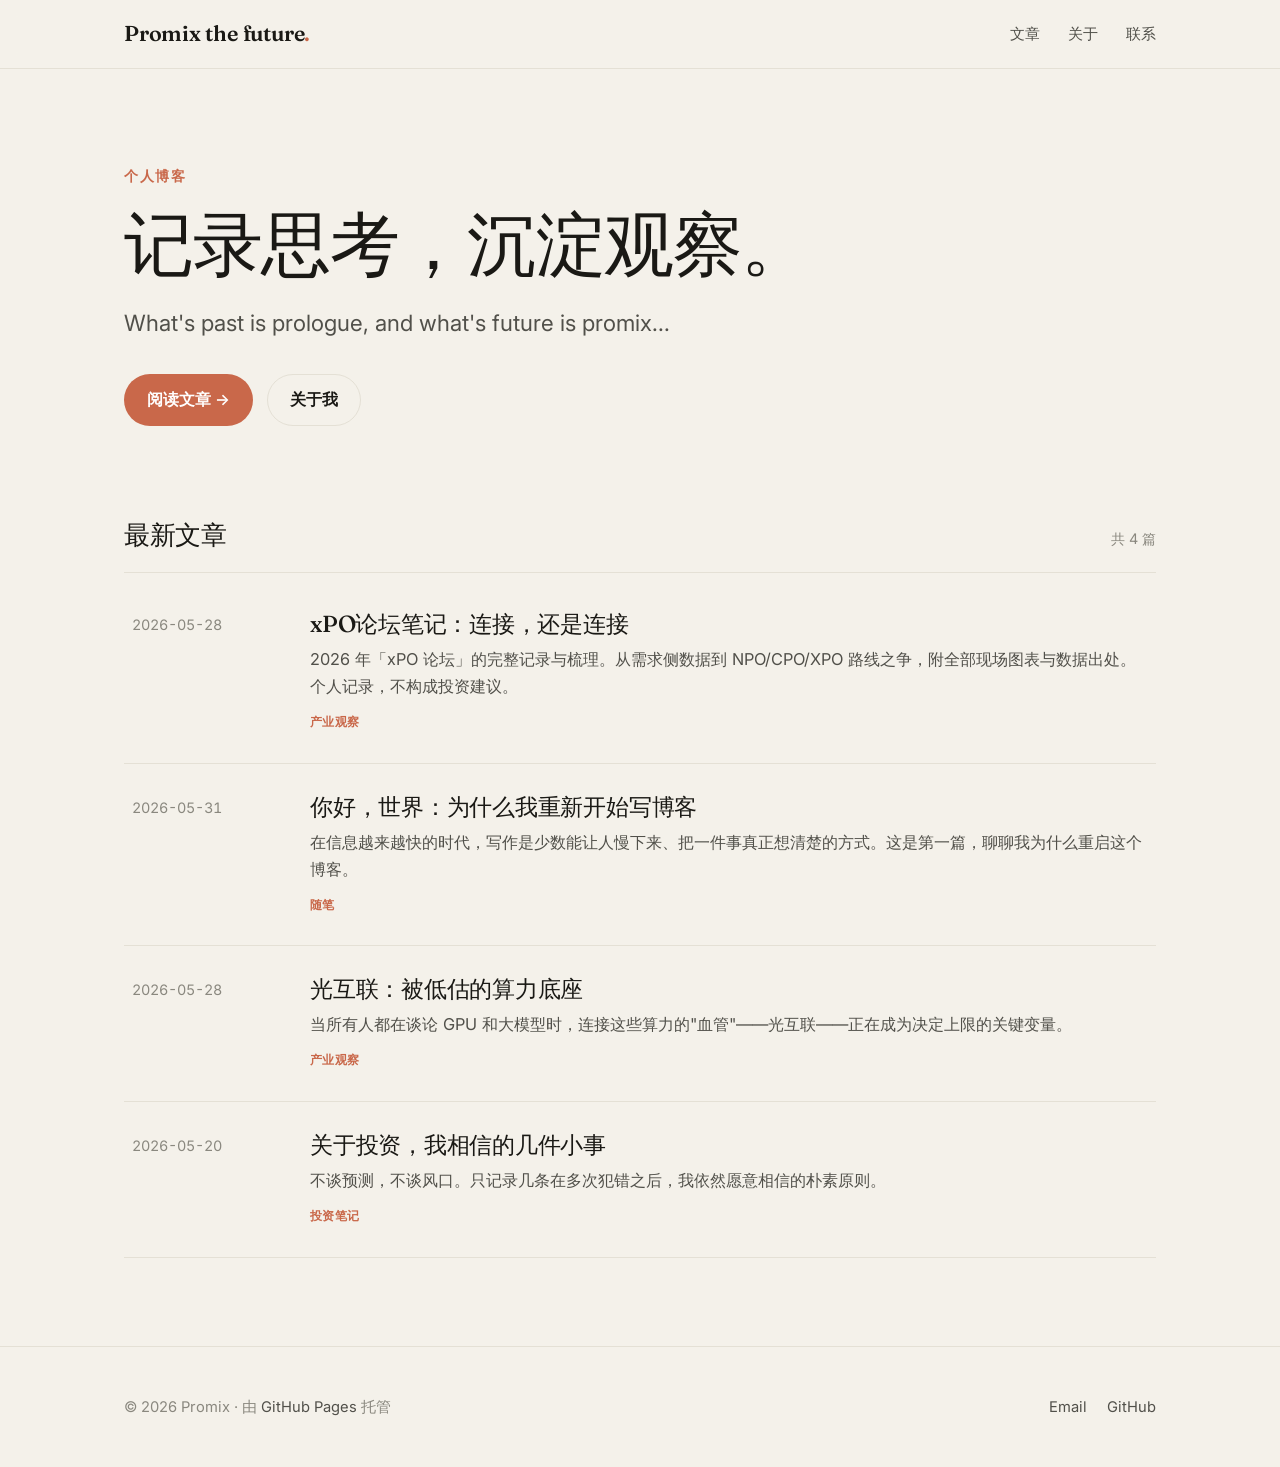
==== index.html @ a377d84e "Edit xPO post: rename title, trim intro/sources, rename sections Co-Authored-By: Claude Opus 4.8 <no" ====
<!DOCTYPE html>
<html lang="zh-CN">
<head>
  <meta charset="UTF-8">
  <meta name="viewport" content="width=device-width, initial-scale=1.0">
  <title>Promix — 思考与写作</title>
  <meta name="description" content="Promix 的个人博客：关于科技、投资与产业的观察与记录。">
  <link rel="preconnect" href="https://fonts.googleapis.com">
  <link rel="preconnect" href="https://fonts.gstatic.com" crossorigin>
  <link href="https://fonts.googleapis.com/css2?family=Fraunces:opsz,wght@9..144,400;9..144,500;9..144,600&family=Inter:wght@400;500;600&display=swap" rel="stylesheet">
  <link rel="stylesheet" href="assets/style.css">
  <link rel="icon" href="data:image/svg+xml,<svg xmlns='http://www.w3.org/2000/svg' viewBox='0 0 100 100'><text y='.9em' font-size='90'>✦</text></svg>">
</head>
<body>

  <header class="site-header">
    <div class="wrap nav">
      <a class="brand" href="index.html">Promix the future<span class="dot">.</span></a>
      <nav class="nav-links">
        <a href="index.html">文章</a>
        <a href="about.html">关于</a>
        <a href="mailto:hello@promix.cloud">联系</a>
      </nav>
    </div>
  </header>

  <main>
    <!-- HERO -->
    <section class="hero">
      <div class="wrap">
        <p class="eyebrow">个人博客</p>
        <h1>记录思考，沉淀观察。</h1>
        <p>What's past is prologue, and what's future is promix...</p>
        <div class="actions">
          <a class="btn btn-primary" href="#posts">阅读文章 →</a>
          <a class="btn btn-ghost" href="about.html">关于我</a>
        </div>
      </div>
    </section>

    <!-- POSTS -->
    <section class="section" id="posts">
      <div class="wrap">
        <div class="section-head">
          <h2>最新文章</h2>
          <span class="count">共 4 篇</span>
        </div>

        <ul class="post-list">
          <li class="post-item">
            <a href="posts/optical-interconnect-forum-2026.html">
              <span class="date">2026-05-28</span>
              <div>
                <h3>xPO论坛笔记：连接，还是连接</h3>
                <p class="excerpt">2026 年「xPO 论坛」的完整记录与梳理。从需求侧数据到 NPO/CPO/XPO 路线之争，附全部现场图表与数据出处。个人记录，不构成投资建议。</p>
                <span class="tag">产业观察</span>
              </div>
            </a>
          </li>

          <li class="post-item">
            <a href="posts/hello-world.html">
              <span class="date">2026-05-31</span>
              <div>
                <h3>你好，世界：为什么我重新开始写博客</h3>
                <p class="excerpt">在信息越来越快的时代，写作是少数能让人慢下来、把一件事真正想清楚的方式。这是第一篇，聊聊我为什么重启这个博客。</p>
                <span class="tag">随笔</span>
              </div>
            </a>
          </li>

          <li class="post-item">
            <a href="posts/optical-interconnect.html">
              <span class="date">2026-05-28</span>
              <div>
                <h3>光互联：被低估的算力底座</h3>
                <p class="excerpt">当所有人都在谈论 GPU 和大模型时，连接这些算力的"血管"——光互联——正在成为决定上限的关键变量。</p>
                <span class="tag">产业观察</span>
              </div>
            </a>
          </li>

          <li class="post-item">
            <a href="posts/on-investing.html">
              <span class="date">2026-05-20</span>
              <div>
                <h3>关于投资，我相信的几件小事</h3>
                <p class="excerpt">不谈预测，不谈风口。只记录几条在多次犯错之后，我依然愿意相信的朴素原则。</p>
                <span class="tag">投资笔记</span>
              </div>
            </a>
          </li>
        </ul>
      </div>
    </section>
  </main>

  <footer class="site-footer">
    <div class="wrap footer-inner">
      <span>© 2026 Promix · 由 <a href="https://pages.github.com" target="_blank" rel="noopener">GitHub Pages</a> 托管</span>
      <div class="social">
        <a href="mailto:hello@promix.cloud">Email</a>
        <a href="https://github.com/promix-llp" target="_blank" rel="noopener">GitHub</a>
      </div>
    </div>
  </footer>

</body>
</html>
---- assets/style.css ----
/* =========================================================
   Promix — personal blog
   Aesthetic inspired by warm, editorial, minimal layouts:
   cream background, serif display type, generous whitespace,
   a single clay/coral accent.
   ========================================================= */

:root {
  --bg:        #F4F1EA;   /* warm cream */
  --bg-card:   #FBFAF6;   /* slightly lighter card */
  --ink:       #1A1915;   /* near-black warm */
  --ink-soft:  #51504A;   /* secondary text */
  --ink-faint: #8A887F;   /* meta text */
  --line:      #E4E0D5;   /* hairlines */
  --accent:    #C9684A;   /* clay / coral */
  --accent-dk: #A8492F;
  --max:       1080px;
  --measure:   46rem;     /* reading width */
  --radius:    14px;
  --serif: "Fraunces", Georgia, "Times New Roman", serif;
  --sans:  "Inter", -apple-system, BlinkMacSystemFont, "Segoe UI", Helvetica, Arial, sans-serif;
}

* { box-sizing: border-box; }

html { -webkit-text-size-adjust: 100%; scroll-behavior: smooth; }

body {
  margin: 0;
  background: var(--bg);
  color: var(--ink);
  font-family: var(--sans);
  font-size: 18px;
  line-height: 1.65;
  -webkit-font-smoothing: antialiased;
  text-rendering: optimizeLegibility;
}

img { max-width: 100%; height: auto; display: block; }

a { color: var(--accent); text-decoration: none; }
a:hover { color: var(--accent-dk); text-decoration: underline; text-underline-offset: 3px; }

/* ---------- layout ---------- */
.wrap { width: 100%; max-width: var(--max); margin: 0 auto; padding: 0 24px; }

/* ---------- header / nav ---------- */
.site-header {
  position: sticky; top: 0; z-index: 50;
  background: color-mix(in srgb, var(--bg) 85%, transparent);
  backdrop-filter: saturate(120%) blur(8px);
  border-bottom: 1px solid var(--line);
}
.nav {
  display: flex; align-items: center; justify-content: space-between;
  height: 68px;
}
.brand {
  font-family: var(--serif);
  font-weight: 600;
  font-size: 1.35rem;
  letter-spacing: -0.01em;
  color: var(--ink);
}
.brand:hover { text-decoration: none; color: var(--ink); }
.brand .dot { color: var(--accent); }
.nav-links { display: flex; gap: 28px; align-items: center; }
.nav-links a {
  color: var(--ink-soft);
  font-size: 0.95rem;
  font-weight: 500;
}
.nav-links a:hover { color: var(--ink); text-decoration: none; }

/* ---------- hero ---------- */
.hero { padding: 96px 0 64px; }
.hero .eyebrow {
  font-size: 0.85rem; letter-spacing: 0.12em; text-transform: uppercase;
  color: var(--accent); font-weight: 600; margin: 0 0 20px;
}
.hero h1 {
  font-family: var(--serif);
  font-weight: 500;
  font-size: clamp(2.6rem, 6vw, 4.4rem);
  line-height: 1.05;
  letter-spacing: -0.02em;
  margin: 0 0 24px;
  max-width: 18ch;
}
.hero p {
  font-size: clamp(1.1rem, 2.2vw, 1.4rem);
  color: var(--ink-soft);
  max-width: 40ch;
  margin: 0 0 32px;
}
.hero .actions { display: flex; gap: 14px; flex-wrap: wrap; }

/* ---------- buttons ---------- */
.btn {
  display: inline-flex; align-items: center; gap: 8px;
  padding: 12px 22px; border-radius: 999px;
  font-size: 0.98rem; font-weight: 600;
  border: 1px solid transparent; cursor: pointer;
  transition: transform .15s ease, background .15s ease, border-color .15s ease;
}
.btn:hover { text-decoration: none; transform: translateY(-1px); }
.btn-primary { background: var(--accent); color: #fff; }
.btn-primary:hover { background: var(--accent-dk); color: #fff; }
.btn-ghost { background: transparent; color: var(--ink); border-color: var(--line); }
.btn-ghost:hover { border-color: var(--ink-faint); color: var(--ink); }

/* ---------- section heading ---------- */
.section { padding: 24px 0 88px; }
.section-head {
  display: flex; align-items: baseline; justify-content: space-between;
  border-bottom: 1px solid var(--line);
  padding-bottom: 16px; margin-bottom: 8px;
}
.section-head h2 {
  font-family: var(--serif); font-weight: 500;
  font-size: 1.6rem; letter-spacing: -0.01em; margin: 0;
}
.section-head .count { color: var(--ink-faint); font-size: 0.9rem; }

/* ---------- post list ---------- */
.post-list { list-style: none; margin: 0; padding: 0; }
.post-item { border-bottom: 1px solid var(--line); }
.post-item a {
  display: grid;
  grid-template-columns: 150px 1fr;
  gap: 28px;
  padding: 28px 8px;
  color: inherit;
  align-items: start;
  border-radius: 10px;
  transition: background .15s ease, padding .15s ease;
}
.post-item a:hover { text-decoration: none; background: var(--bg-card); }
.post-item .date {
  color: var(--ink-faint); font-size: 0.9rem; padding-top: 4px;
  font-variant-numeric: tabular-nums;
}
.post-item h3 {
  font-family: var(--serif); font-weight: 500;
  font-size: 1.45rem; line-height: 1.25; margin: 0 0 8px;
  letter-spacing: -0.01em;
}
.post-item .excerpt { color: var(--ink-soft); margin: 0; font-size: 1.02rem; }
.post-item .tag {
  display: inline-block; margin-top: 12px;
  font-size: 0.78rem; color: var(--accent); font-weight: 600;
  letter-spacing: 0.04em; text-transform: uppercase;
}

/* ---------- article ---------- */
.article { padding: 64px 0 40px; }
.article-header { max-width: var(--measure); margin: 0 auto 40px; }
.article-header .kicker {
  color: var(--accent); font-weight: 600; font-size: 0.85rem;
  letter-spacing: 0.1em; text-transform: uppercase; margin: 0 0 16px;
}
.article-header h1 {
  font-family: var(--serif); font-weight: 500;
  font-size: clamp(2.1rem, 5vw, 3.2rem); line-height: 1.1;
  letter-spacing: -0.02em; margin: 0 0 20px;
}
.article-meta { color: var(--ink-faint); font-size: 0.95rem; }
.article-meta a { color: var(--ink-soft); }

.prose { max-width: var(--measure); margin: 0 auto; }
.prose > * + * { margin-top: 1.4em; }
.prose p { color: var(--ink); }
.prose h2 {
  font-family: var(--serif); font-weight: 500;
  font-size: 1.7rem; letter-spacing: -0.01em;
  margin-top: 2.2em; line-height: 1.2;
}
.prose h3 {
  font-family: var(--serif); font-weight: 600;
  font-size: 1.3rem; margin-top: 1.8em;
}
.prose blockquote {
  margin: 1.8em 0; padding: 4px 0 4px 24px;
  border-left: 3px solid var(--accent);
  color: var(--ink-soft); font-style: italic;
  font-family: var(--serif); font-size: 1.2rem;
}
.prose ul, .prose ol { padding-left: 1.3em; }
.prose li + li { margin-top: 0.5em; }
.prose code {
  background: #ECE8DD; padding: 2px 6px; border-radius: 6px;
  font-size: 0.9em; font-family: ui-monospace, SFMono-Regular, Menlo, monospace;
}
.prose pre {
  background: #2A2823; color: #F4F1EA; padding: 20px 22px;
  border-radius: var(--radius); overflow-x: auto; font-size: 0.9rem;
  line-height: 1.55;
}
.prose pre code { background: transparent; padding: 0; color: inherit; }
.prose img { border-radius: var(--radius); }
.prose figure { margin: 2.2em 0; }
.prose figure img { width: 100%; border: 1px solid var(--line); border-radius: var(--radius); }
.prose figcaption {
  margin-top: 10px; font-size: 0.88rem; color: var(--ink-faint);
  text-align: center; line-height: 1.5;
}

/* tables */
.prose .table-wrap { overflow-x: auto; margin: 1.8em 0; -webkit-overflow-scrolling: touch; }
.prose table {
  border-collapse: collapse; width: 100%; font-size: 0.92rem;
  background: var(--bg-card); border-radius: 10px; overflow: hidden;
}
.prose th, .prose td {
  border: 1px solid var(--line); padding: 10px 14px;
  text-align: left; vertical-align: top; line-height: 1.5;
}
.prose thead th { background: #ECE8DD; font-weight: 600; color: var(--ink); white-space: nowrap; }
.prose tbody tr:nth-child(even) { background: rgba(0,0,0,0.012); }

/* callout / source note */
.prose .source {
  font-size: 0.85rem; color: var(--ink-faint); margin: 0.4em 0 0;
}
.prose .callout {
  background: #F7EFE9; border: 1px solid #EBD9CE;
  border-left: 3px solid var(--accent);
  border-radius: 10px; padding: 16px 20px; margin: 1.8em 0;
  font-size: 0.96rem;
}
.prose .callout strong { color: var(--accent-dk); }

/* rating star */
.prose .rating { color: var(--accent); font-size: 1.1rem; letter-spacing: 2px; }

/* lead paragraph */
.prose .lead { font-size: 1.15rem; color: var(--ink-soft); }
.prose hr { border: none; border-top: 1px solid var(--line); margin: 2.6em 0; }

.article-footer {
  max-width: var(--measure); margin: 56px auto 0;
  padding-top: 28px; border-top: 1px solid var(--line);
  display: flex; justify-content: space-between; align-items: center;
  flex-wrap: wrap; gap: 16px;
}

/* ---------- about / generic content ---------- */
.page { padding: 64px 0 40px; }
.page .prose h1 {
  font-family: var(--serif); font-weight: 500;
  font-size: clamp(2rem, 5vw, 3rem); letter-spacing: -0.02em;
  margin: 0 0 24px; line-height: 1.1;
}

/* ---------- footer ---------- */
.site-footer {
  border-top: 1px solid var(--line);
  padding: 48px 0;
  color: var(--ink-faint); font-size: 0.92rem;
}
.footer-inner { display: flex; justify-content: space-between; flex-wrap: wrap; gap: 20px; }
.footer-inner a { color: var(--ink-soft); }
.social { display: flex; gap: 20px; }

/* ---------- responsive ---------- */
@media (max-width: 680px) {
  body { font-size: 17px; }
  .hero { padding: 64px 0 40px; }
  .nav-links { gap: 18px; }
  .post-item a { grid-template-columns: 1fr; gap: 6px; padding: 22px 8px; }
  .post-item .date { padding-top: 0; order: -1; }
}

/* respect reduced motion */
@media (prefers-reduced-motion: reduce) {
  * { scroll-behavior: auto !important; transition: none !important; }
}
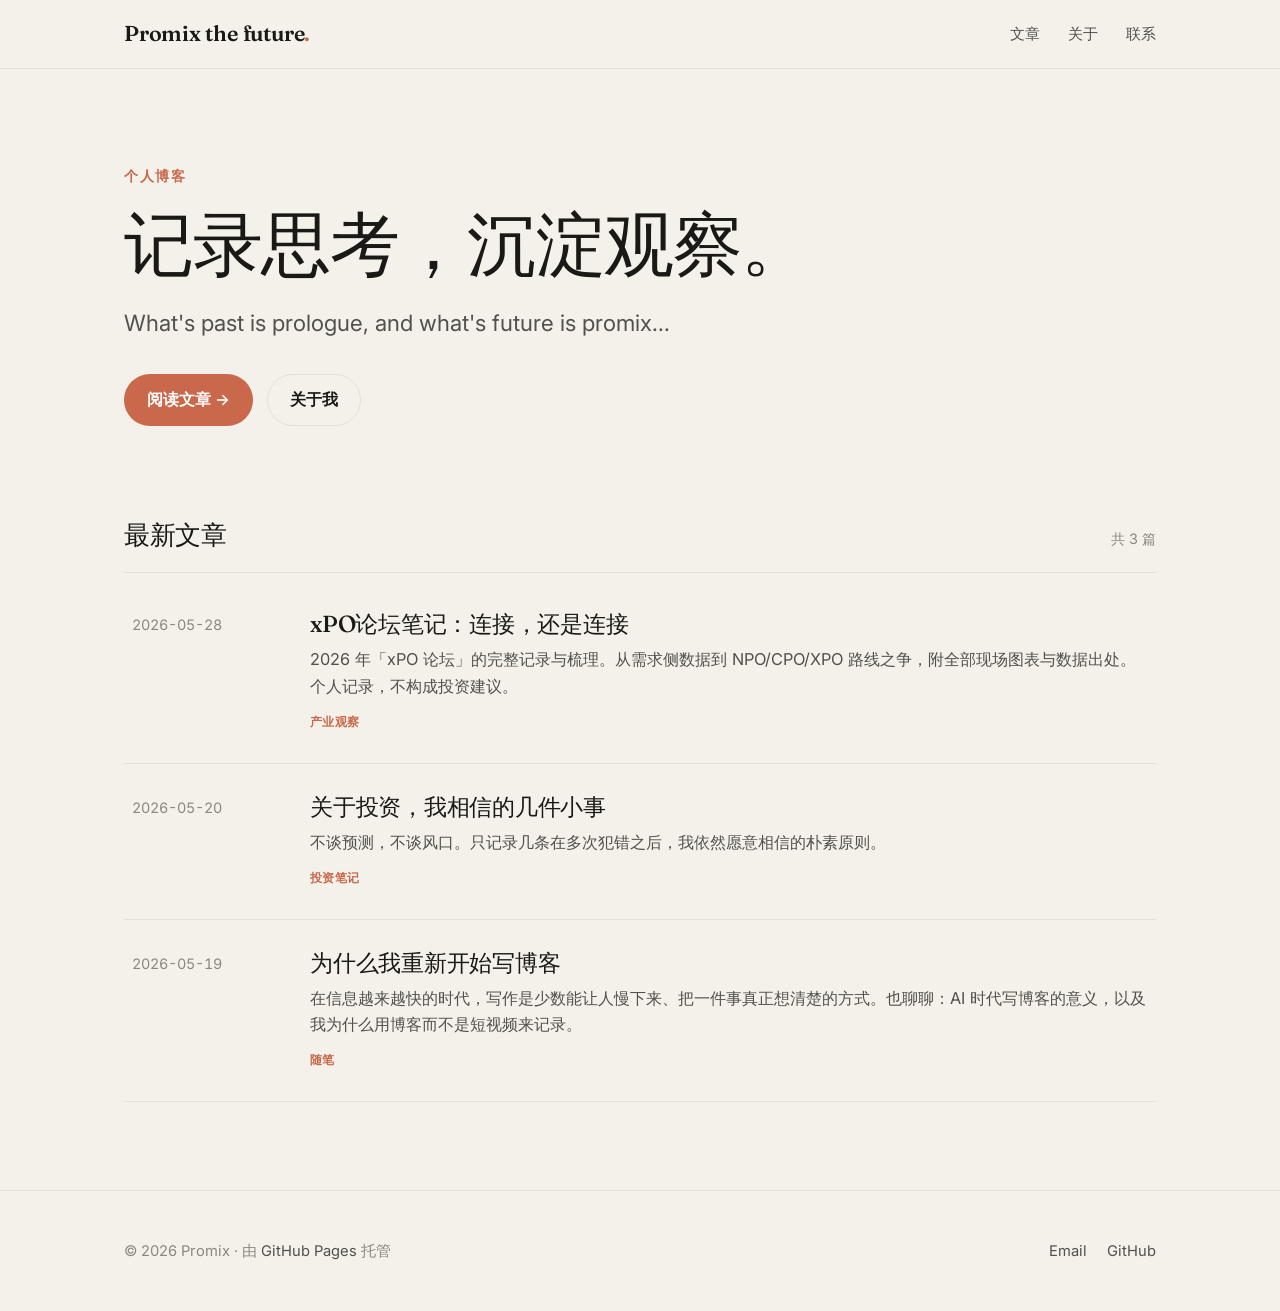
==== commit 5ba46663: "Remove optical-interconnect post; rename and expand hello-world (AI-era blogging, blog vs short vide" ====
--- a/index.html
+++ b/index.html
@@ -43,7 +43,7 @@
       <div class="wrap">
         <div class="section-head">
           <h2>最新文章</h2>
-          <span class="count">共 4 篇</span>
+          <span class="count">共 3 篇</span>
         </div>
 
         <ul class="post-list">
@@ -59,34 +59,23 @@
           </li>
 
           <li class="post-item">
-            <a href="posts/hello-world.html">
-              <span class="date">2026-05-31</span>
-              <div>
-                <h3>你好，世界：为什么我重新开始写博客</h3>
-                <p class="excerpt">在信息越来越快的时代，写作是少数能让人慢下来、把一件事真正想清楚的方式。这是第一篇，聊聊我为什么重启这个博客。</p>
-                <span class="tag">随笔</span>
-              </div>
-            </a>
-          </li>
-
-          <li class="post-item">
-            <a href="posts/optical-interconnect.html">
-              <span class="date">2026-05-28</span>
-              <div>
-                <h3>光互联：被低估的算力底座</h3>
-                <p class="excerpt">当所有人都在谈论 GPU 和大模型时，连接这些算力的"血管"——光互联——正在成为决定上限的关键变量。</p>
-                <span class="tag">产业观察</span>
-              </div>
-            </a>
-          </li>
-
-          <li class="post-item">
             <a href="posts/on-investing.html">
               <span class="date">2026-05-20</span>
               <div>
                 <h3>关于投资，我相信的几件小事</h3>
                 <p class="excerpt">不谈预测，不谈风口。只记录几条在多次犯错之后，我依然愿意相信的朴素原则。</p>
                 <span class="tag">投资笔记</span>
+              </div>
+            </a>
+          </li>
+
+          <li class="post-item">
+            <a href="posts/hello-world.html">
+              <span class="date">2026-05-19</span>
+              <div>
+                <h3>为什么我重新开始写博客</h3>
+                <p class="excerpt">在信息越来越快的时代，写作是少数能让人慢下来、把一件事真正想清楚的方式。也聊聊：AI 时代写博客的意义，以及我为什么用博客而不是短视频来记录。</p>
+                <span class="tag">随笔</span>
               </div>
             </a>
           </li>
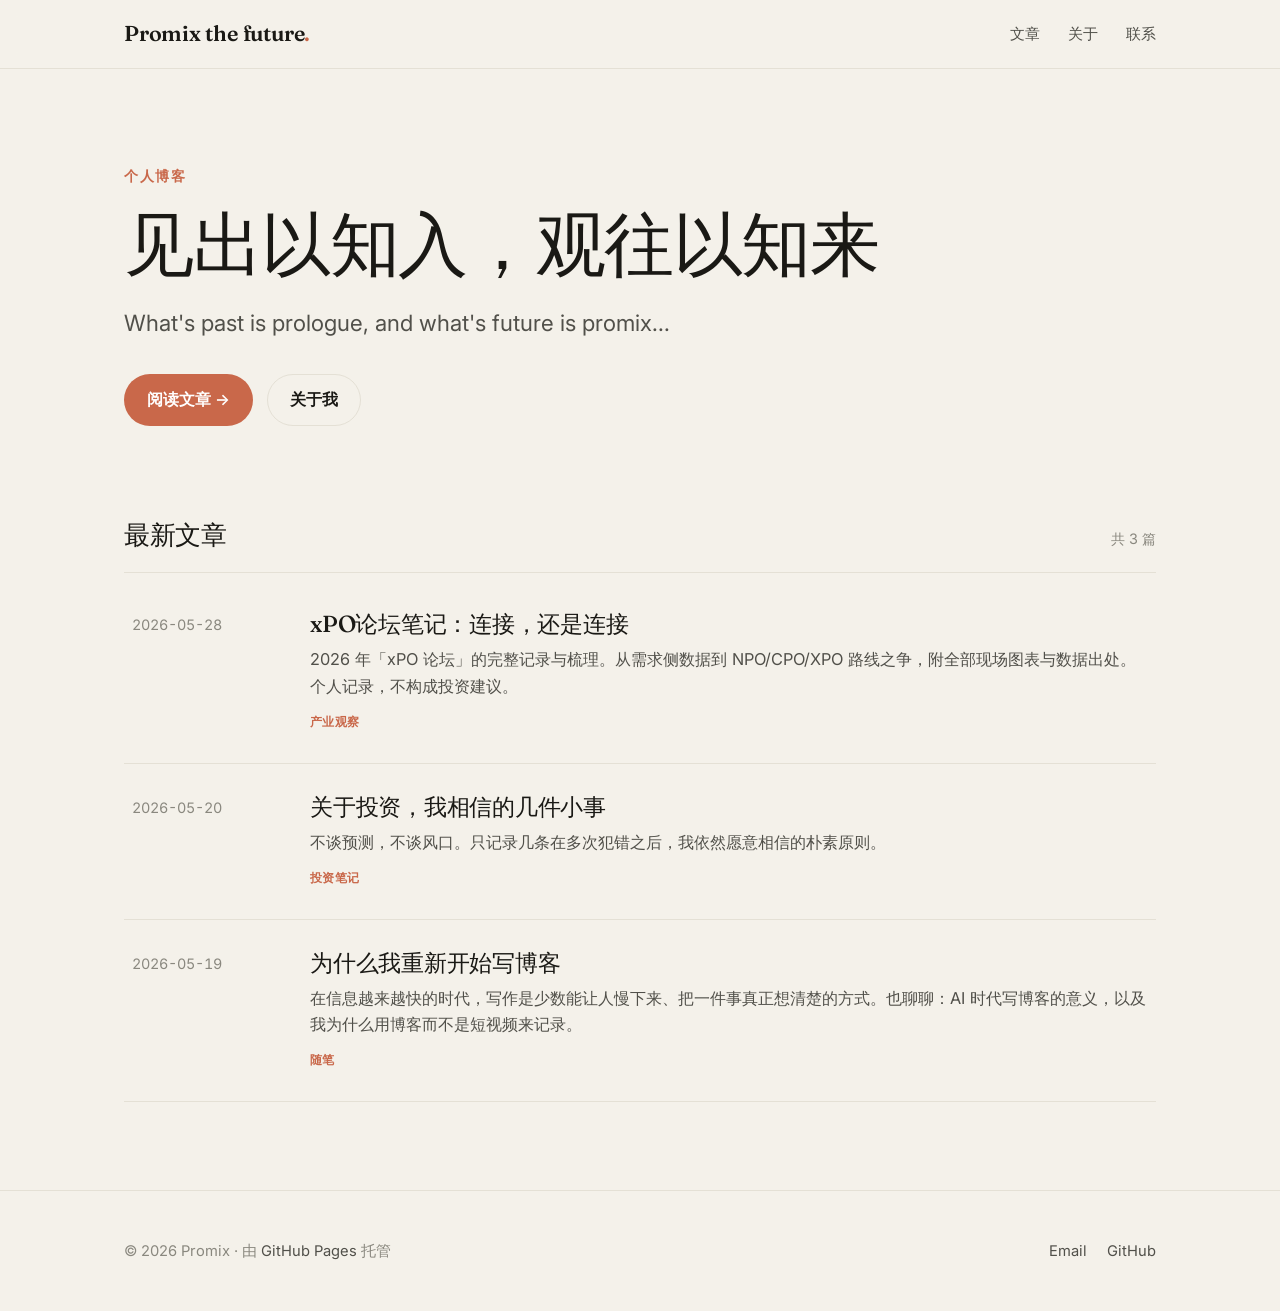
==== commit b846aec7: "Update homepage hero tagline and about-page quote" ====
--- a/index.html
+++ b/index.html
@@ -29,7 +29,7 @@
     <section class="hero">
       <div class="wrap">
         <p class="eyebrow">个人博客</p>
-        <h1>记录思考，沉淀观察。</h1>
+        <h1>见出以知入，观往以知来</h1>
         <p>What's past is prologue, and what's future is promix...</p>
         <div class="actions">
           <a class="btn btn-primary" href="#posts">阅读文章 →</a>
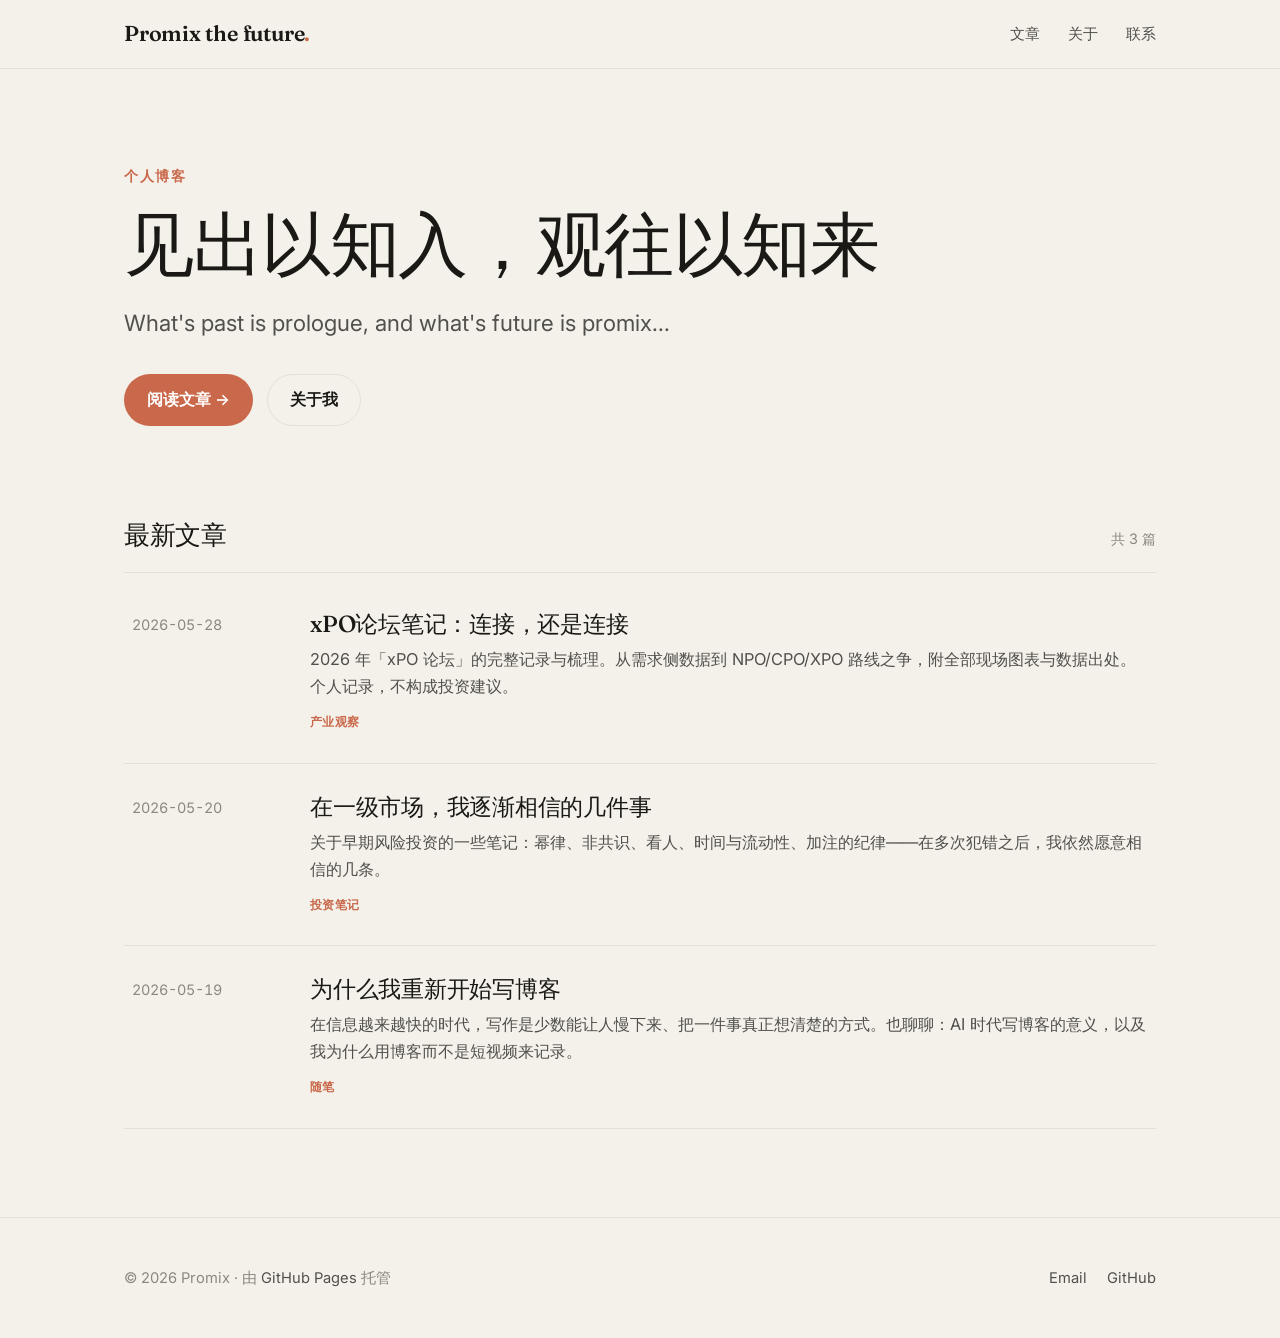
==== commit abceb728: "Rewrite investing post: deeper primary-market VC philosophy, new title" ====
--- a/index.html
+++ b/index.html
@@ -62,8 +62,8 @@
             <a href="posts/on-investing.html">
               <span class="date">2026-05-20</span>
               <div>
-                <h3>关于投资，我相信的几件小事</h3>
-                <p class="excerpt">不谈预测，不谈风口。只记录几条在多次犯错之后，我依然愿意相信的朴素原则。</p>
+                <h3>在一级市场，我逐渐相信的几件事</h3>
+                <p class="excerpt">关于早期风险投资的一些笔记：幂律、非共识、看人、时间与流动性、加注的纪律——在多次犯错之后，我依然愿意相信的几条。</p>
                 <span class="tag">投资笔记</span>
               </div>
             </a>
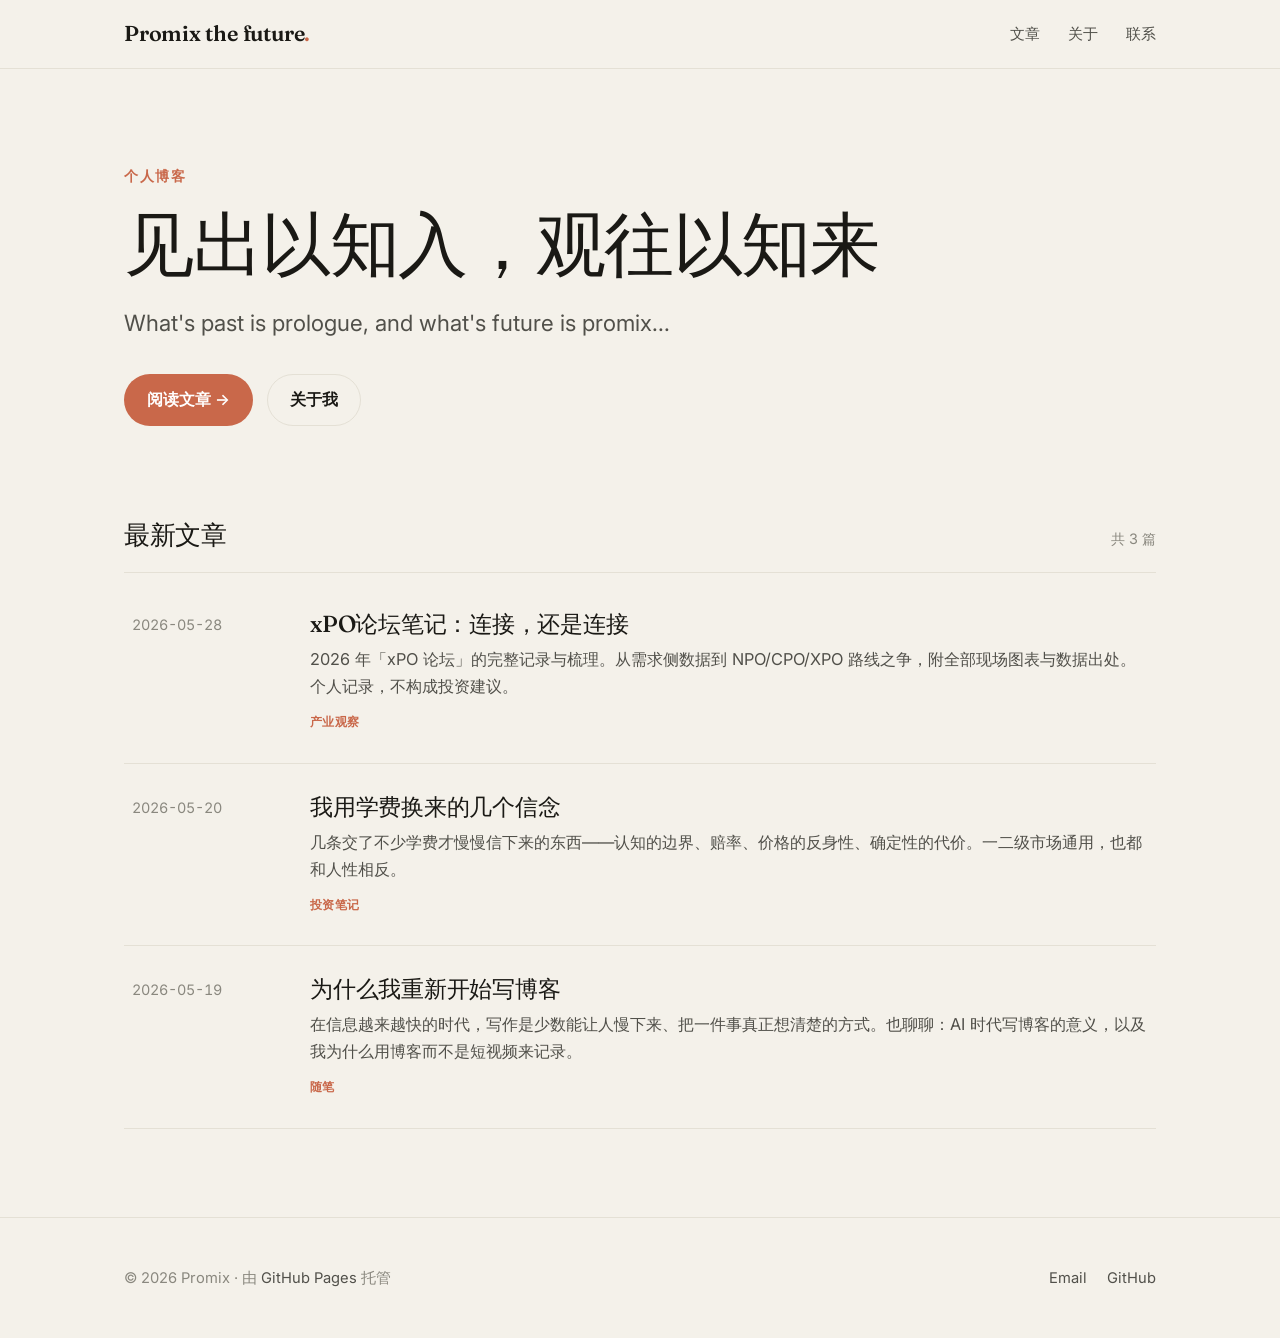
==== commit a5d5da61: "Rewrite investing post: deeper contrarian, cross-market, personal voice" ====
--- a/index.html
+++ b/index.html
@@ -62,8 +62,8 @@
             <a href="posts/on-investing.html">
               <span class="date">2026-05-20</span>
               <div>
-                <h3>在一级市场，我逐渐相信的几件事</h3>
-                <p class="excerpt">关于早期风险投资的一些笔记：幂律、非共识、看人、时间与流动性、加注的纪律——在多次犯错之后，我依然愿意相信的几条。</p>
+                <h3>我用学费换来的几个信念</h3>
+                <p class="excerpt">几条交了不少学费才慢慢信下来的东西——认知的边界、赔率、价格的反身性、确定性的代价。一二级市场通用，也都和人性相反。</p>
                 <span class="tag">投资笔记</span>
               </div>
             </a>
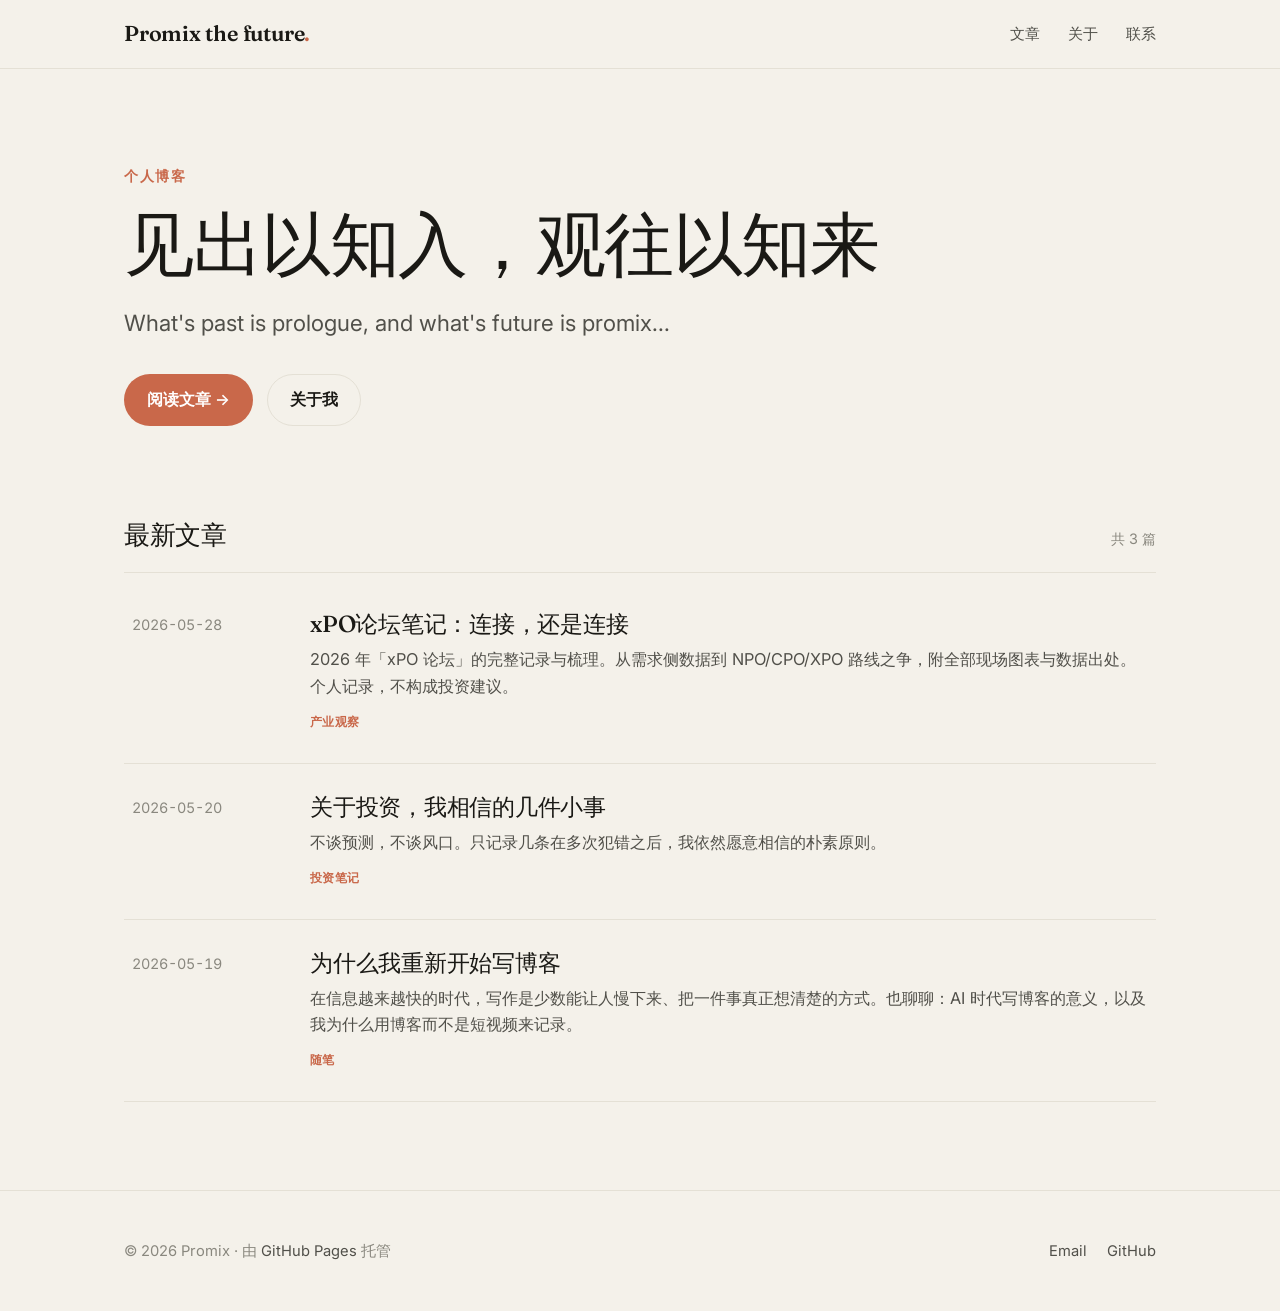
==== commit 3ffcb7e3: "Restore original investing post" ====
--- a/index.html
+++ b/index.html
@@ -62,8 +62,8 @@
             <a href="posts/on-investing.html">
               <span class="date">2026-05-20</span>
               <div>
-                <h3>我用学费换来的几个信念</h3>
-                <p class="excerpt">几条交了不少学费才慢慢信下来的东西——认知的边界、赔率、价格的反身性、确定性的代价。一二级市场通用，也都和人性相反。</p>
+                <h3>关于投资，我相信的几件小事</h3>
+                <p class="excerpt">不谈预测，不谈风口。只记录几条在多次犯错之后，我依然愿意相信的朴素原则。</p>
                 <span class="tag">投资笔记</span>
               </div>
             </a>
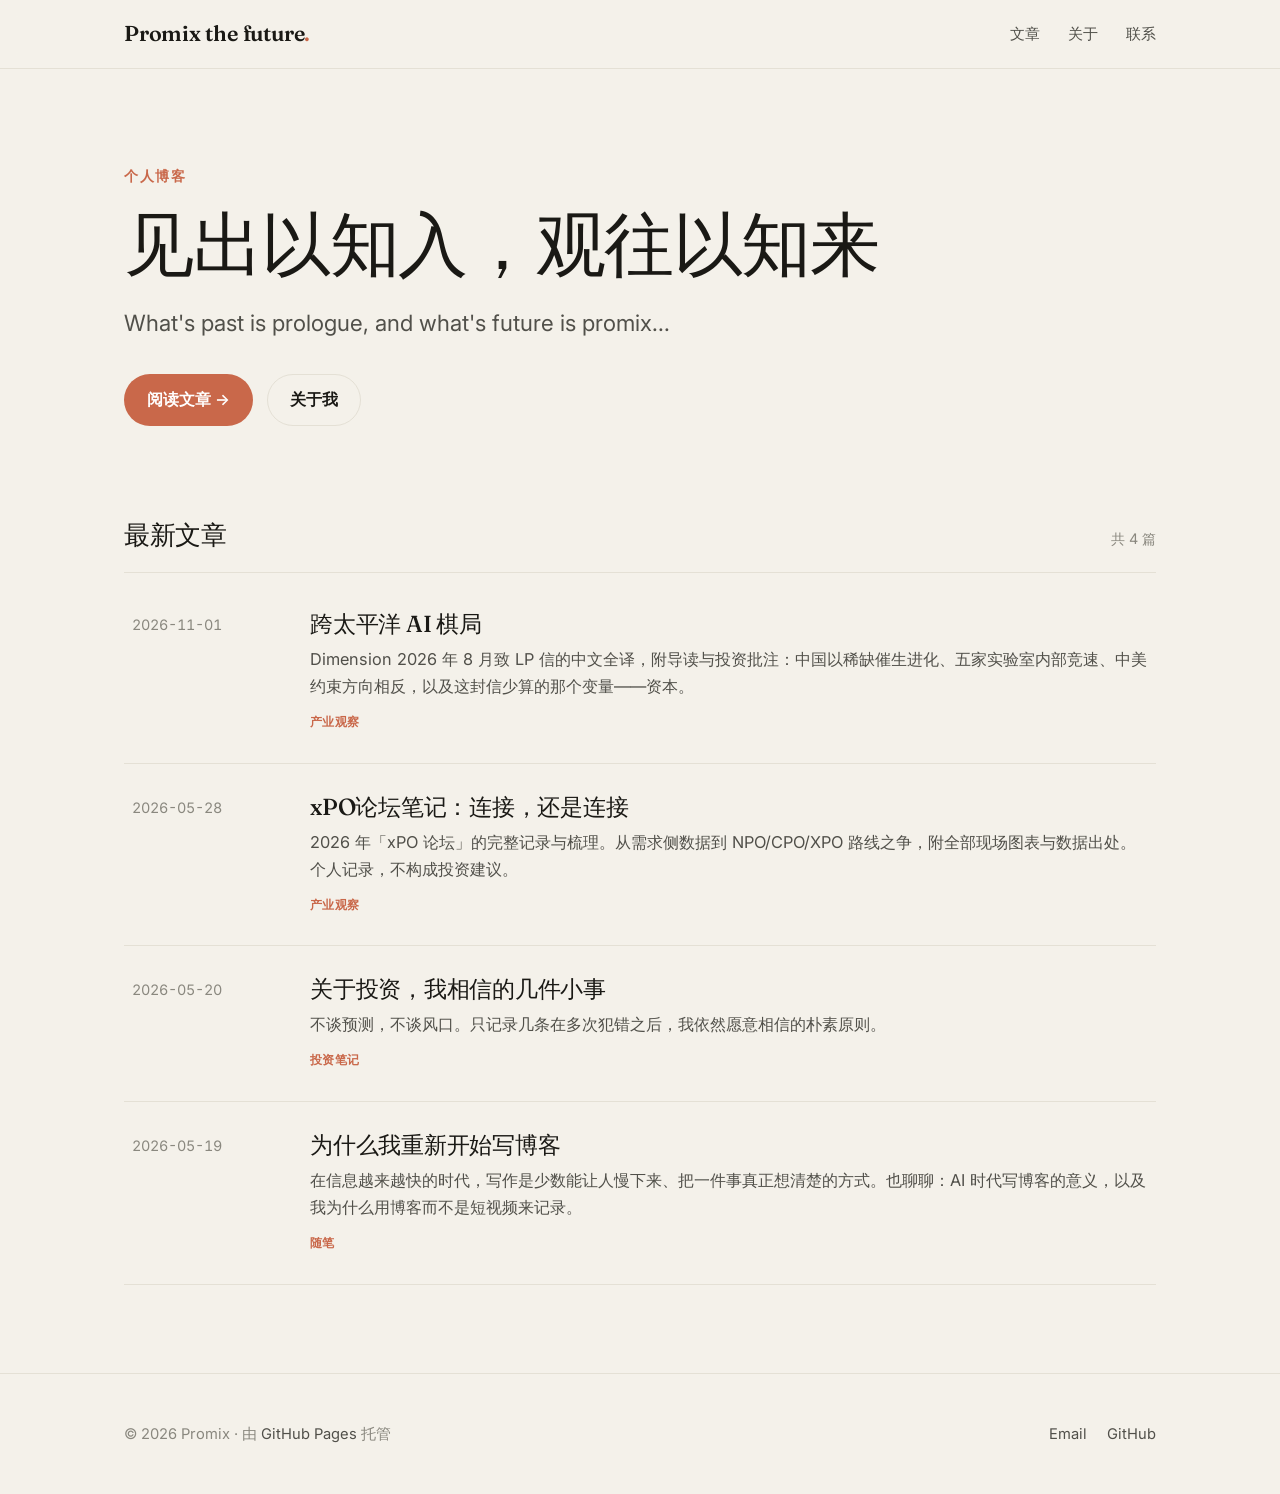
==== commit 8ca5c376: "Add post: 跨太平洋 AI 棋局 (Dimension LP letter, CN translation + notes)" ====
--- a/index.html
+++ b/index.html
@@ -43,10 +43,21 @@
       <div class="wrap">
         <div class="section-head">
           <h2>最新文章</h2>
-          <span class="count">共 3 篇</span>
+          <span class="count">共 4 篇</span>
         </div>
 
         <ul class="post-list">
+          <li class="post-item">
+            <a href="posts/cross-pacific-ai-chessboard.html">
+              <span class="date">2026-11-01</span>
+              <div>
+                <h3>跨太平洋 AI 棋局</h3>
+                <p class="excerpt">Dimension 2026 年 8 月致 LP 信的中文全译，附导读与投资批注：中国以稀缺催生进化、五家实验室内部竞速、中美约束方向相反，以及这封信少算的那个变量——资本。</p>
+                <span class="tag">产业观察</span>
+              </div>
+            </a>
+          </li>
+
           <li class="post-item">
             <a href="posts/optical-interconnect-forum-2026.html">
               <span class="date">2026-05-28</span>
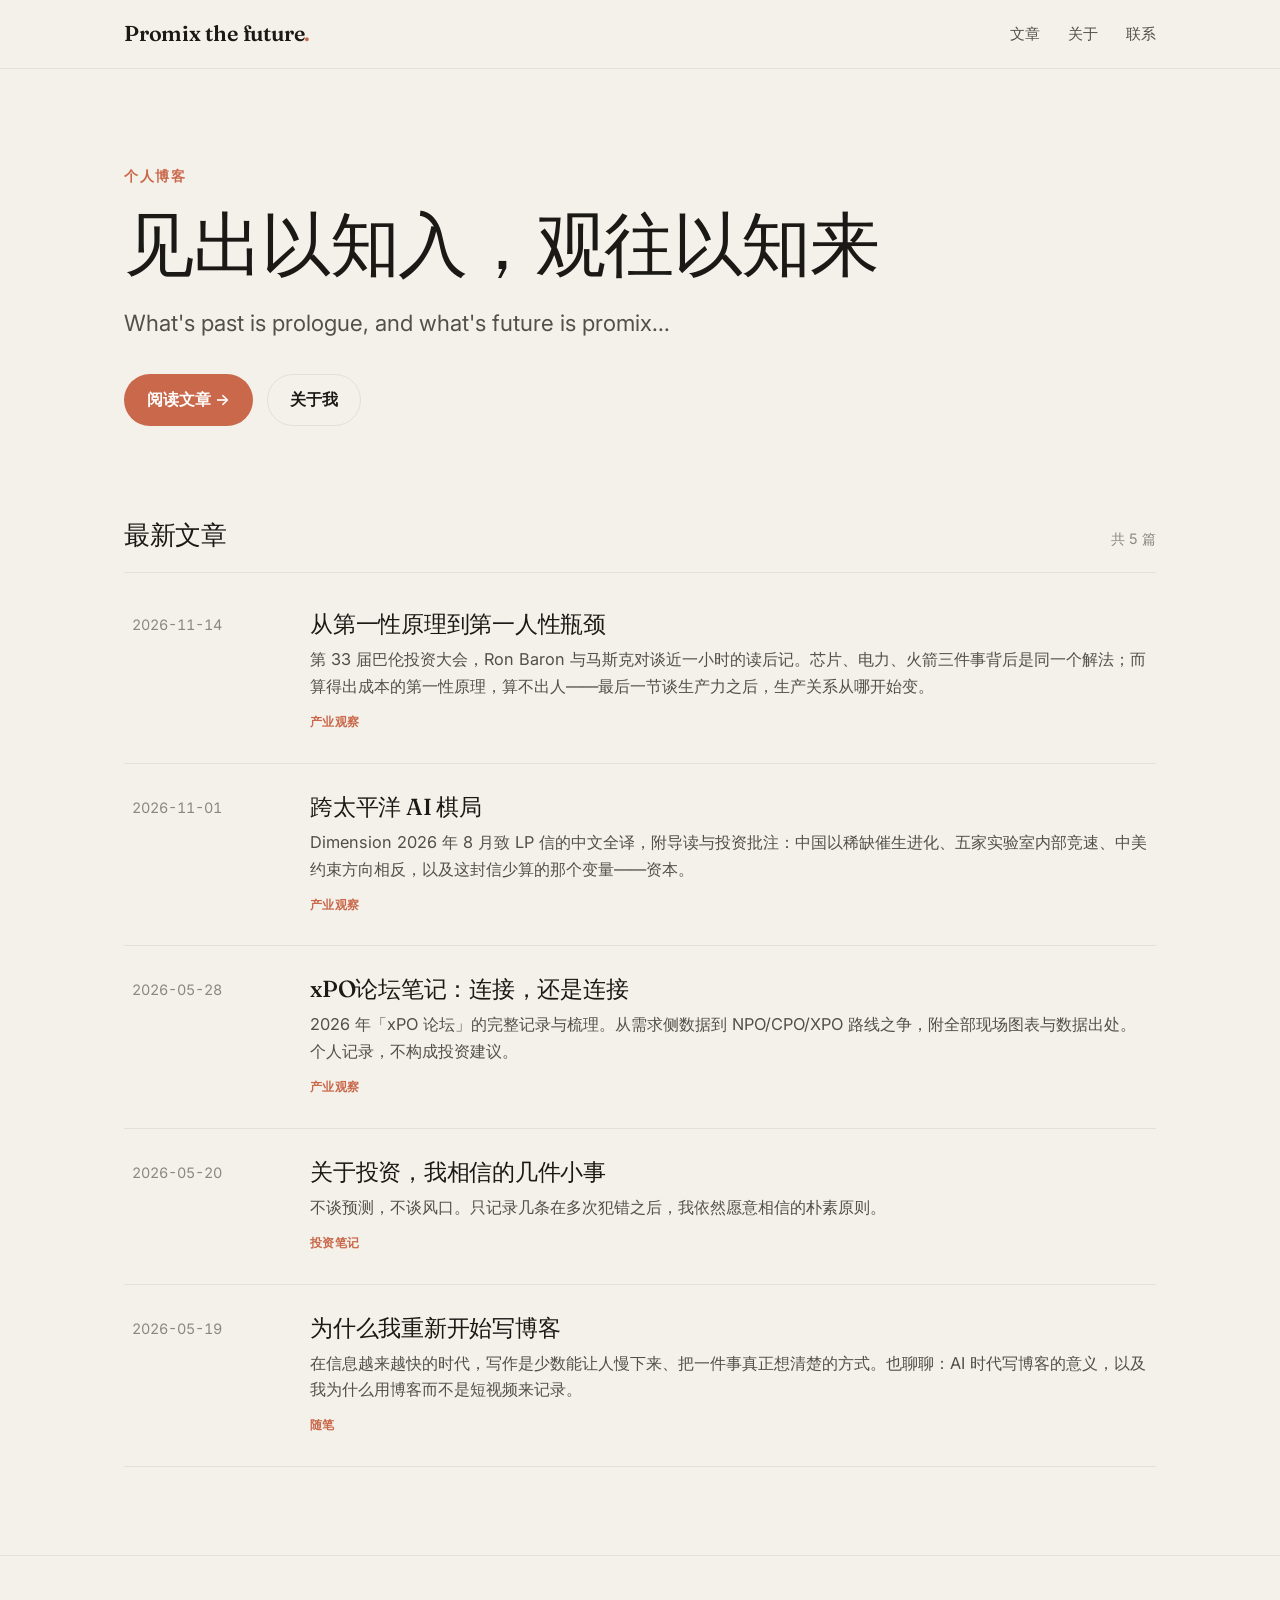
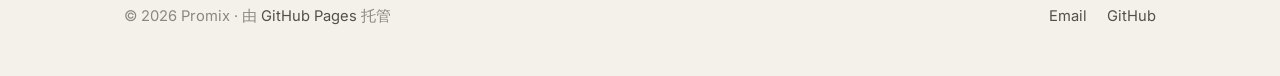
==== commit a90bb521: "Add post: 从第一性原理到第一人性瓶颈（Baron 投资大会马斯克访谈感想）" ====
--- a/index.html
+++ b/index.html
@@ -43,10 +43,21 @@
       <div class="wrap">
         <div class="section-head">
           <h2>最新文章</h2>
-          <span class="count">共 4 篇</span>
+          <span class="count">共 5 篇</span>
         </div>
 
         <ul class="post-list">
+          <li class="post-item">
+            <a href="posts/from-first-principles-to-first-human-bottleneck.html">
+              <span class="date">2026-11-14</span>
+              <div>
+                <h3>从第一性原理到第一人性瓶颈</h3>
+                <p class="excerpt">第 33 届巴伦投资大会，Ron Baron 与马斯克对谈近一小时的读后记。芯片、电力、火箭三件事背后是同一个解法；而算得出成本的第一性原理，算不出人——最后一节谈生产力之后，生产关系从哪开始变。</p>
+                <span class="tag">产业观察</span>
+              </div>
+            </a>
+          </li>
+
           <li class="post-item">
             <a href="posts/cross-pacific-ai-chessboard.html">
               <span class="date">2026-11-01</span>
